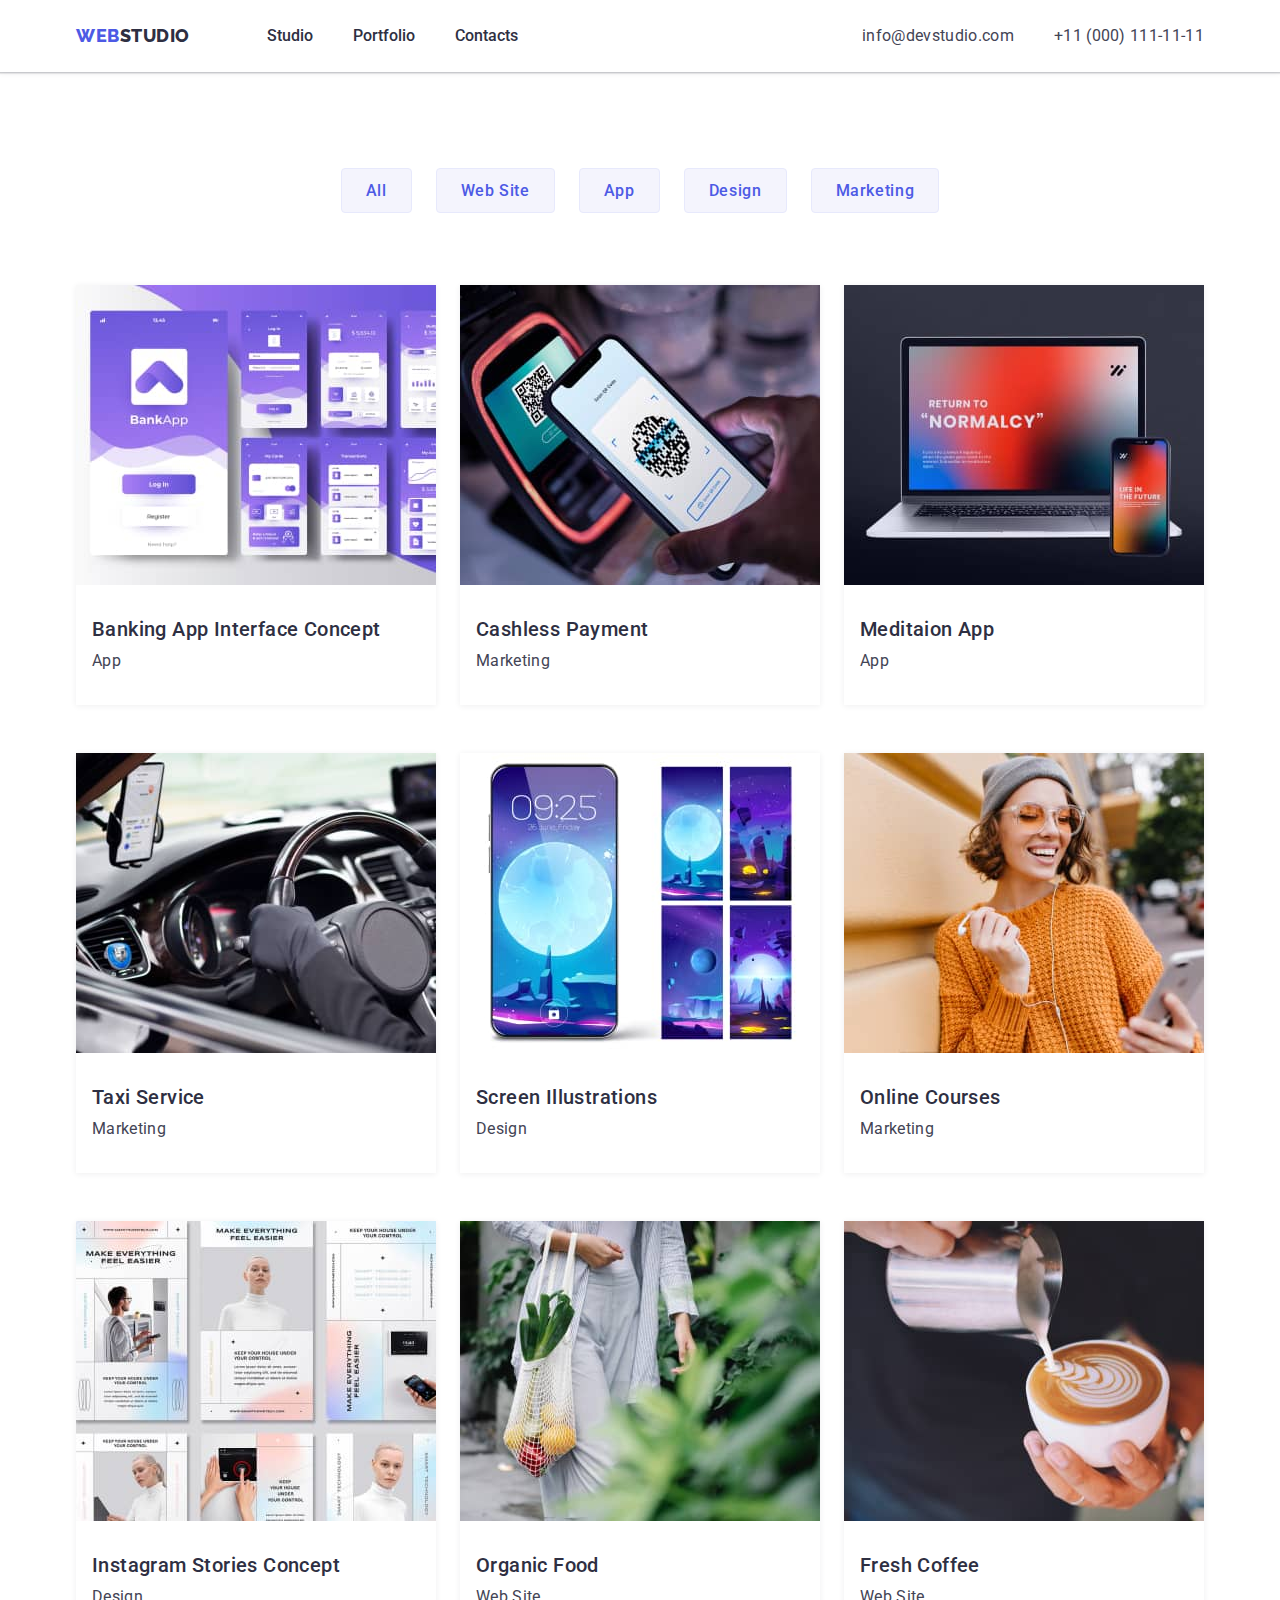
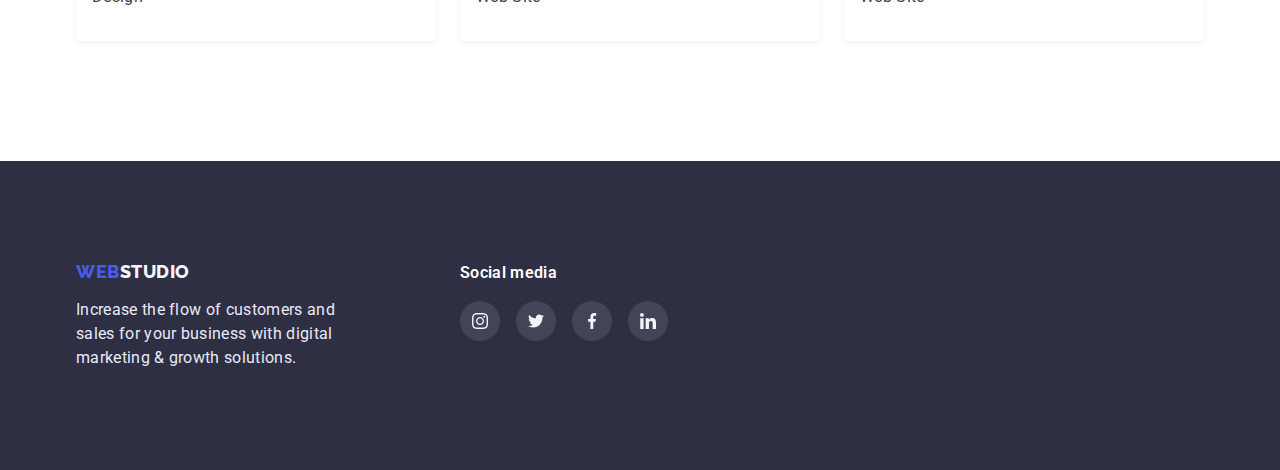
==== portfolio.html @ 79aa7c49 "Summary" ====
<!DOCTYPE html>
<html lang="en">
  <head>
    <meta charset="UTF-8">
    <meta http-equiv="X-UA-Compatible" content="IE=edge">
    <meta name="viewport" content="width=device-width, initial-scale=1.0">
    <title>Portfolio</title>
    <link
      href="https://fonts.googleapis.com/css2?family=Raleway:wght@700&family=Roboto:wght@400;500;700;900&display=swap"
      rel="stylesheet">
    <link
      rel="stylesheet"
      href="https://cdn.jsdelivr.net/npm/modern-normalize@1.1.0/modern-normalize.css">
    <link rel="stylesheet" href="css/styles.css">
  </head>
  <body class="body">
    <!-- хедер такий як у індекс -->
    <header class="page-header">
      <div class="container con-header">
        <nav class="page-nav con-header">
          <a class="logo link" href="./index.html"
            >WEB<span class="text-logo">STUDIO</span></a
          >
          <ul class="menu list">
            <li class="menu-item">
              <a class="menu-link link" href="./index.html">Studio</a>
            </li>
            <li class="menu-item">
              <a class="menu-link link" href="./portfolio.html">Portfolio</a>
            </li>
            <li class="menu-item">
              <a class="menu-link link" href="./Contacts">Contacts</a>
            </li>
          </ul>
        </nav>
        <ul class="menu-contacts list">
          <li class="menu-item">
            <a class="contact-mail link" href="mailto:info@devstudio.com"
              >info@devstudio.com</a
            >
          </li>
          <li class="menu-item">
            <a class="contact-phone link" href="tel:+110001111111"
              >+11 (000) 111-11-11</a
            >
          </li>
        </ul>
      </div>
    </header>

    <main class="content">
      <section class="section-portfolio">
        <div class="container">
          <!-- прихований заголовок -->
          <h1 class="hided">What We Do</h1>
          <!--фільтр робіт-->
          <ul class="filter-btn list">
            <li class="filter-btn-item">
              <button class="btn-filter" type="button">All</button>
            </li>
            <li class="filter-btn-item">
              <button class="btn-filter" type="button">Web Site</button>
            </li>
            <li class="filter-btn-item">
              <button class="btn-filter" type="button">App</button>
            </li>
            <li class="filter-btn-item">
              <button class="btn-filter" type="button">Design</button>
            </li>
            <li class="filter-btn-item">
              <button class="btn-filter" type="button">Marketing</button>
            </li>
          </ul>
          <ul class="list-works list">
            <li class="list-works-item">
              <a class="link" href="">
                <img
                  class="img"
                  src="./images/img11.jpg"
                  alt="Bank App screens">
                <div class="container-works-item">
                  <h2 class="title-list-works">
                    Banking App Interface Concept
                  </h2>
                  <p class="text-list-works">App</p>
                </div>
              </a>
            </li>
            <li class="list-works-item">
              <a class="link" href="">
                <img
                  class="img"
                  src="./images/img22.jpg"
                  alt="blue ground"
                  width="360">
                <div class="container-works-item">
                  <h2 class="title-list-works">Cashless Payment</h2>
                  <p class="text-list-works">Marketing</p>
                </div>
              </a>
            </li>
            <li class="list-works-item">
              <a class="link" href="">
                <img
                  class="img"
                  src="./images/img33.jpg"
                  alt="App for PC and Handy"
                  width="360">
                <div class="container-works-item">
                  <h2 class="title-list-works">Meditaion App</h2>
                  <p class="text-list-works">App</p>
                </div>
              </a>
            </li>
            <li class="list-works-item">
              <a class="link" href="">
                <img
                  class="img"
                  src="./images/img44.jpg"
                  alt="Car salon"
                  width="360">
                <div class="container-works-item">
                  <h2 class="title-list-works">Taxi Service</h2>
                  <p class="text-list-works">Marketing</p>
                </div>
              </a>
            </li>
            <li class="list-works-item">
              <a class="link" href="">
                <img
                  class="img"
                  src="./images/img55.jpg"
                  alt="Screenlocks"
                  width="360">
                <div class="container-works-item">
                  <h2 class="title-list-works">Screen Illustrations</h2>
                  <p class="text-list-works">Design</p>
                </div>
              </a>
            </li>
            <li class="list-works-item">
              <a class="link" href="">
                <img
                  class="img"
                  src="./images/img66.jpg"
                  alt="Girl listen music"
                  width="360">
                <div class="container-works-item">
                  <h2 class="title-list-works">Online Courses</h2>
                  <p class="text-list-works">Marketing</p>
                </div>
              </a>
            </li>
            <li class="list-works-item">
              <a class="link" href="">
                <img
                  class="img"
                  src="./images/img77.jpg"
                  alt="Design screens in App"
                  width="360">
                <div class="container-works-item">
                  <h2 class="title-list-works">Instagram Stories Concept</h2>
                  <p class="text-list-works">Design</p>
                </div>
              </a>
            </li>
            <li class="list-works-item">
              <a class="link" href="">
                <img
                  class="img"
                  src="./images/img88.jpg"
                  alt="Vegetables in a bag"
                  width="360">
                <div class="container-works-item">
                  <h2 class="title-list-works">Organic Food</h2>
                  <p class="text-list-works">Web Site</p>
                </div>
              </a>
            </li>
            <li class="list-works-item">
              <a class="link" href="">
                <img
                  class="img"
                  src="./images/img99.jpg"
                  alt="Making coffee"
                  width="360">
                <div class="container-works-item">
                  <h2 class="title-list-works">Fresh Coffee</h2>
                  <p class="text-list-works">Web Site</p>
                </div>
              </a>
            </li>
          </ul>
        </div>
      </section>
    </main>
    <!-- футер такий як у індекс -->
    <footer class="page-footer">
      <div class="footer-position container">
        <div class="footer-logo-container">
          <a class="logo-footer link" href="./index.html"
            >WEB<span class="text-logo-footer">STUDIO</span></a
          >
          <p class="text-footer">
            Increase the flow of customers and sales for your business with
            digital marketing & growth solutions.
          </p>
        </div>
        <div class="footer-social-media">
          <h3 class="footer-title">Social media</h3>
          <ul class="social-media-footer list">
            <li class="social-media-item">
              <a class="social-media-footer-link link" href="">
                <svg class="svg-social-media" width="16px" height="16px">
                  <use href="./images/symbol-defs.svg#icon-instagram"></use>
                </svg>
              </a>
            </li>
            <li class="social-media-item">
              <a class="social-media-footer-link link" href="">
                <svg class="svg-social-media" width="16px" height="16px">
                  <use href="./images/symbol-defs.svg#icon-twitter"></use>
                </svg>
              </a>
            </li>
            <li class="social-media-item">
              <a class="social-media-footer-link link" href="">
                <svg class="svg-social-media" width="16px" height="16px">
                  <use href="./images/symbol-defs.svg#icon-facebook"></use>
                </svg>
              </a>
            </li>
            <li class="social-media-item">
              <a class="social-media-footer-link link" href="">
                <svg class="svg-social-media" width="16px" height="16px">
                  <use href="./images/symbol-defs.svg#icon-linkedin"></use>
                </svg>
              </a>
            </li>
          </ul>
        </div>
      </div>
    </footer>
  </body>
</html>
---- css/styles.css ----
/* Утиліти */
:root {
--primary-brand : #4D5AE5;
--text-col : #434455;
--dark : #2E2F42;
--subtle-text : #8E8F99;
--accent : #E7E9FC;
--light : #F4F4FD;
--success : #31D0AA;
--pure-white : #FFFFFF;
}
body {
    font-family: 'Roboto', sans-serif;
    background-color: var(--pure-white);
    color: var(--text-col);
}

.list {
    list-style: none; 
}
.link {
    text-decoration: none;
}
h1,h2,h3,p,ul {
    margin: 0;
    padding: 0;
}
/* Хедер */
.page-header {
    background-color: var(--pure-white);
    box-shadow: 0px 2px 1px rgba(46, 47, 66, 0.08), 
    0px 1px 1px rgba(46, 47, 66, 0.16),
    0px 1px 6px rgba(46, 47, 66, 0.08);
}
.logo {
    margin-top: 24px;
    margin-right: 77px;
    margin-bottom: 24px;

    color: var(--primary-brand);

    font-family: 'Raleway';
    font-weight: 800;
    font-size: 18px;
    line-height: 1.33;
    display: flex;
    align-items: center;
    letter-spacing: 0.03em;
    text-transform: uppercase;
}
.text-logo {
    color: var(--dark);
}
.menu {
    display: flex;
}
.menu-link {
    padding-top: 24px;
    padding-bottom: 24px;
    
    font-weight: 500;
    font-size: 16px;
    line-height: 24px;
    letter-spacing: 1.5;
    color: var(--dark);
}
.menu-link:hover,
.menu-link:focus {
    color: var(--primary-brand);
}
.menu-item:not(:last-child) {
    margin-right: 40px;
}
/* .menu-item + .menu-item {
    margin-left: 20px;
} */
.menu-contacts {
    display: flex;
    margin-left: auto;
}
.menu-link:active {
    color: var(--primary-brand);
}
.contact-phone {
    padding-top: 24px;
    padding-bottom: 24px;
    
    font-size: 16px;
    line-height: 1.5;
    letter-spacing: 0.02em;
    color: var(--text-col);
}
.contact-phone:hover,
.contact-phone:focus {
    color: var(--primary-brand)
}
.contact-mail {
    margin-left: auto;
    padding-top: 24px;
    padding-bottom: 24px;

    font-size: 16px;
    line-height: 1.5;
    letter-spacing: 0.02em;
    color: var(--text-col);
}
.contact-mail:hover,
.contact-mail:focus {
    color: var(--primary-brand);
}
/* Контейнер, секції */
.container {
    width: 1158px;
    padding-left: 15px;
    padding-right: 15px;
    margin-right: auto;
    margin-left: auto;

    /* outline: 2px solid red; */
}
.con-header {
    display: flex;
    align-items: center;
}

.section {
    padding-bottom: 120px;
}
.section-work {
    padding-top: 120px;
    padding-bottom: 120px;
}
.section-app {
    padding-bottom: 120px;
}
.section-team {
    background-color: var(--light);
    padding-top: 120px;
    padding-bottom: 120px;
}
.section-customers {
    padding-top: 120px;
    padding-bottom: 120px;
}
/* Герой */

.hero {
    height: 603px;
    max-width: 1440px;
    margin-left: auto;
    margin-right: auto;
    padding-bottom: 192px;
    padding-top: 192px;
    background-image: linear-gradient(to right, rgba(46, 47, 66, 0.7), rgba(46, 47, 66, 0.7)),
    url(../images/hero.jpg);
    /* background-image: ; */

    background-color: var(--dark);
    
    background-repeat: no-repeat;
    background-position: center;
    background-size: cover;
    
  }
.hero-title {
    /* padding-top: 192px; */
    margin-bottom: 48px;

    color: var(--pure-white);
    font-weight: 500;
    font-size: 56px;
    line-height: 1.1;
    text-align: center;
    letter-spacing: 0.02em;
  }
  /* Кнопки */
.btn {
    display: block;
    margin: auto;
    min-width: 69px;
    border-radius: 4px;
    border: 1px solid transparent;
    padding: 16px 32px;

    color: var(--pure-white);
    font-family: 'Roboto', sans-serif;
    background-color: var(--primary-brand);
    font-weight: 500;
    font-size: 16px;
    line-height: 1.19;
    display: flex;
    align-items: center;
    letter-spacing: 0.04em;
    cursor: pointer;
    text-align: center;
}
.btn:hover,
.btn:focus {
    color: var(--pure-white);
    background-color: var(--primary-brand);
    border: 1px solid;
    border-color: var(--primary-brand);
    box-shadow: 0px 3px 1px rgba(0, 0, 0, 0.1),
    0px 2px 1px rgba(0, 0, 0, 0.08),
    0px 2px 2px rgba(0, 0, 0, 0.12);
}
.btn:active {
    background-color: var(--primary-brand);
    color: var(--pure-white);
}
.btn-filter {
    display: block;
    min-width: 69px;
    border-radius: 4px;
    border: 1px solid;
    border-color: var(--accent);
    padding: 12px 24px;

    color: var(--primary-brand);
    font-family: 'Roboto', sans-serif;
    background-color: var(--light);
    font-weight: 500;
    font-size: 16px;
    line-height: 1.19;
    display: flex;
    align-items: center;
    letter-spacing: 0.04em;
    cursor: pointer;
    text-align: center;  
}
.btn-filter:hover,
.btn-filter:focus {
    background-color: var(--primary-brand);
    color: var(--pure-white);
    border: 1px solid;
    border-color: var(--primary-brand);
    box-shadow: 0px 3px 1px rgba(0, 0, 0, 0.1),
    0px 2px 1px rgba(0, 0, 0, 0.08),
    0px 2px 2px rgba(0, 0, 0, 0.12);
}
.btn-filter:active {
    background-color: var(--primary-brand);
    color: var(--pure-white);
    box-shadow: 0px 3px 1px rgba(0, 0, 0, 0.1),
    0px 2px 1px rgba(0, 0, 0, 0.08),
    0px 2px 2px rgba(0, 0, 0, 0.12);
}
/* Контент */
.hided {
    position: absolute;
    width: 1px;
    height: 1px;
    margin: -1px;
    border: 0;
    padding: 0;
    white-space: nowrap;
    clip-path: inset(100%);
    clip: rect(0 0 0 0);
    overflow: hidden;
    /* так сказав ментор */
}
.secondary-title {
    margin-bottom: 72px;

    font-weight: 500;
    font-size: 36px;
    line-height: 1.33;
    text-align: center;
    letter-spacing: 0.02em;
    text-transform: capitalize;
    color: var(--dark);
}
.works-list {
    display: flex;
    justify-content: space-between;
}
.svg-works {
    display: flex;
    justify-content: center;
    align-items: center;
    content: "";
    width: 264px;
    height: 112px;
    border-radius: 4px;
    background-color: var(--light);
    margin-bottom: 8px;
}
.svg-works-list {
    width: 64px;
    height: 64px;
}
.apps-list {
    display: flex;
    justify-content: space-between;
}
.team-list {
    display: flex;
    justify-content: space-between;
}
.team-list-item {
    background-color: var(--pure-white);
    box-shadow: 0px 1px 6px rgba(46, 47, 66, 0.08),
    0px 1px 1px rgba(46, 47, 66, 0.16),
    0px 2px 1px rgba(46, 47, 66, 0.08);
    border-radius: 0px 0px 4px 4px;
}

.works-title {
    margin-bottom: 8px;

    font-weight: 500;
    font-size: 20px;
    line-height: 1.2;
    letter-spacing: 0.02em;
    color: var(--dark); 
}
.team-title {
    margin-bottom: 8px;

    font-weight: 500;
    font-size: 20px;
    line-height: 1.2;
    letter-spacing: 0.02em;
    text-align: center;
    color: var(--dark);
}
.text {
    font-size: 16px;
    line-height: 1.5;
    letter-spacing: 0.02em;
    color: var(--text-col);
}
.team-text {
    font-size: 16px;
    line-height: 1.5;
    text-align: center;
    letter-spacing: 0.02em;
    color: var(--text-col);
}
.container-our-team {
    padding-top: 32px;
    padding-bottom: 32px;
}

/* Футер */

.footer-position {
    display: flex;
    align-items: baseline;
}
.footer-logo-container {
    width: 264px;
    margin-right: 120px;
}

.page-footer {
    background-color: var(--dark);
    padding-top: 100px;
    padding-bottom: 100px;
}
.logo-footer {
    margin-bottom: 16px;

    font-family: 'Raleway';
    font-weight: 800;
    font-size: 18px;
    line-height: 1.17;
    display: flex;
    align-items: center;
    letter-spacing: 0.03em;
    text-transform: uppercase;
    color: var(--primary-brand);
}
.text-logo-footer {
    font-family: 'Raleway';
    font-weight: 800;
    font-size: 18px;
    line-height: 1.17;
    display: flex;
    align-items: center;
    letter-spacing: 0.03em;
    text-transform: uppercase;
    color: var(--light);
}
.text-footer {
    font-size: 16px;
    line-height: 1.5;
    letter-spacing: 0.02em;
    color: var(--accent);
}

/* Портфоліо */

.section-portfolio {
    padding-top: 96px;
    padding-bottom: 120px;
}

.filter-btn {
    display: flex;
    justify-content: center;
}
.filter-btn-item:not(:last-child) {
    margin-right: 24px;
}

.list-works {
    margin-top: 72px;
    display: flex;
    flex-wrap: wrap;
    row-gap: 48px;
    column-gap: 24px;
    flex-basis: calc((100% - 48px)/3);
}
.list-works-item {
    box-shadow: 0px 1px 6px 0px #2E2F4214;

    /* outline: 1px solid red; */
}
.list-works-item:hover, 
.list-works-item:focus {
    box-shadow: 0px 1px 6px rgba(46, 47, 66, 0.08),
    0px 1px 1px rgba(46, 47, 66, 0.16),
    0px 2px 1px rgba(46, 47, 66, 0.08);

}
/* .list-works-item:nth-child(3n) {
    margin-right: 0;
} */
.list-works-item:nth-last-child(-n+3) {
    margin-bottom: 0;
}
.img {
    display: block;
}
.img-app {
    display: block;
}
.title-list-works {
    margin-bottom: 8px;
    
    font-weight: 500;
    font-size: 20px;
    line-height: 1.2;
    letter-spacing: 0.02em;
    color: var(--dark);
}
.text-list-works {
    font-size: 16px;
    line-height: 1.5;
    letter-spacing: 0.02em;
    color: var(--text-col);
}
.container-works-item {
    padding: 32px 16px;
    /* box-shadow: 0px 1px 6px rgba(46, 47, 66, 0.08);
    border-bottom: 0.5px solid;
    border-right: 0.5px solid;
    border-left: 0.5px solid; */
    


    /* border-color: var(--light); */
    /* border: 0.5px solid #F4F4FD; */
}
.social-media {
    display: flex;
    text-align: center;
    justify-content: space-around;
    margin-top: 12px;
}
.social-media-link {
    display: flex;
    align-items: center;
    justify-content: center;
    width: 40px;
    height: 40px;
    background-color: var(--primary-brand);
    border-radius: 50%;
}
.svg-social-media {
    fill: var(--light);
}
.customers-list {
    display: flex;
    justify-content: space-between;
}
.customer-list-item {
    display: flex;
    justify-content: center;
    align-items: center;
}
.customer-list-link {
    display: flex;
    justify-content: center;
    align-items: center;
    width: 168px;
    height: 88px;
    color: var(--subtle-text);
    border: 1px solid;
    border-color: var(--subtle-text);
    border-radius: 4px;
}
.customer-list-link:hover,
.customer-list-link:focus {
    color: var(--primary-brand);
    border-color: var(--primary-brand);
}
.icon-customers {
    width: 104px;
    height: 56px;
    fill: currentColor;
}
.footer-social-media {
    width: 208px;
    height: 80px;
}
.footer-title {
margin-bottom: 16px;
font-weight: 600;
font-size: 16px;
line-height: 1.5;
letter-spacing: 0.02em;

color: var(--pure-white);
}
.social-media-footer {
    display: flex;
    text-align: center;
    justify-content: space-between;
}
.social-media-footer-link {
    display: flex;
    align-items: center;
    justify-content: center;
    width: 40px;
    height: 40px;
    background-color: var(--text-col);
    border-radius: 50%;
}
.social-media-footer-link:hover,
.social-media-footer-link:focus {
    background-color: var(--success);
}
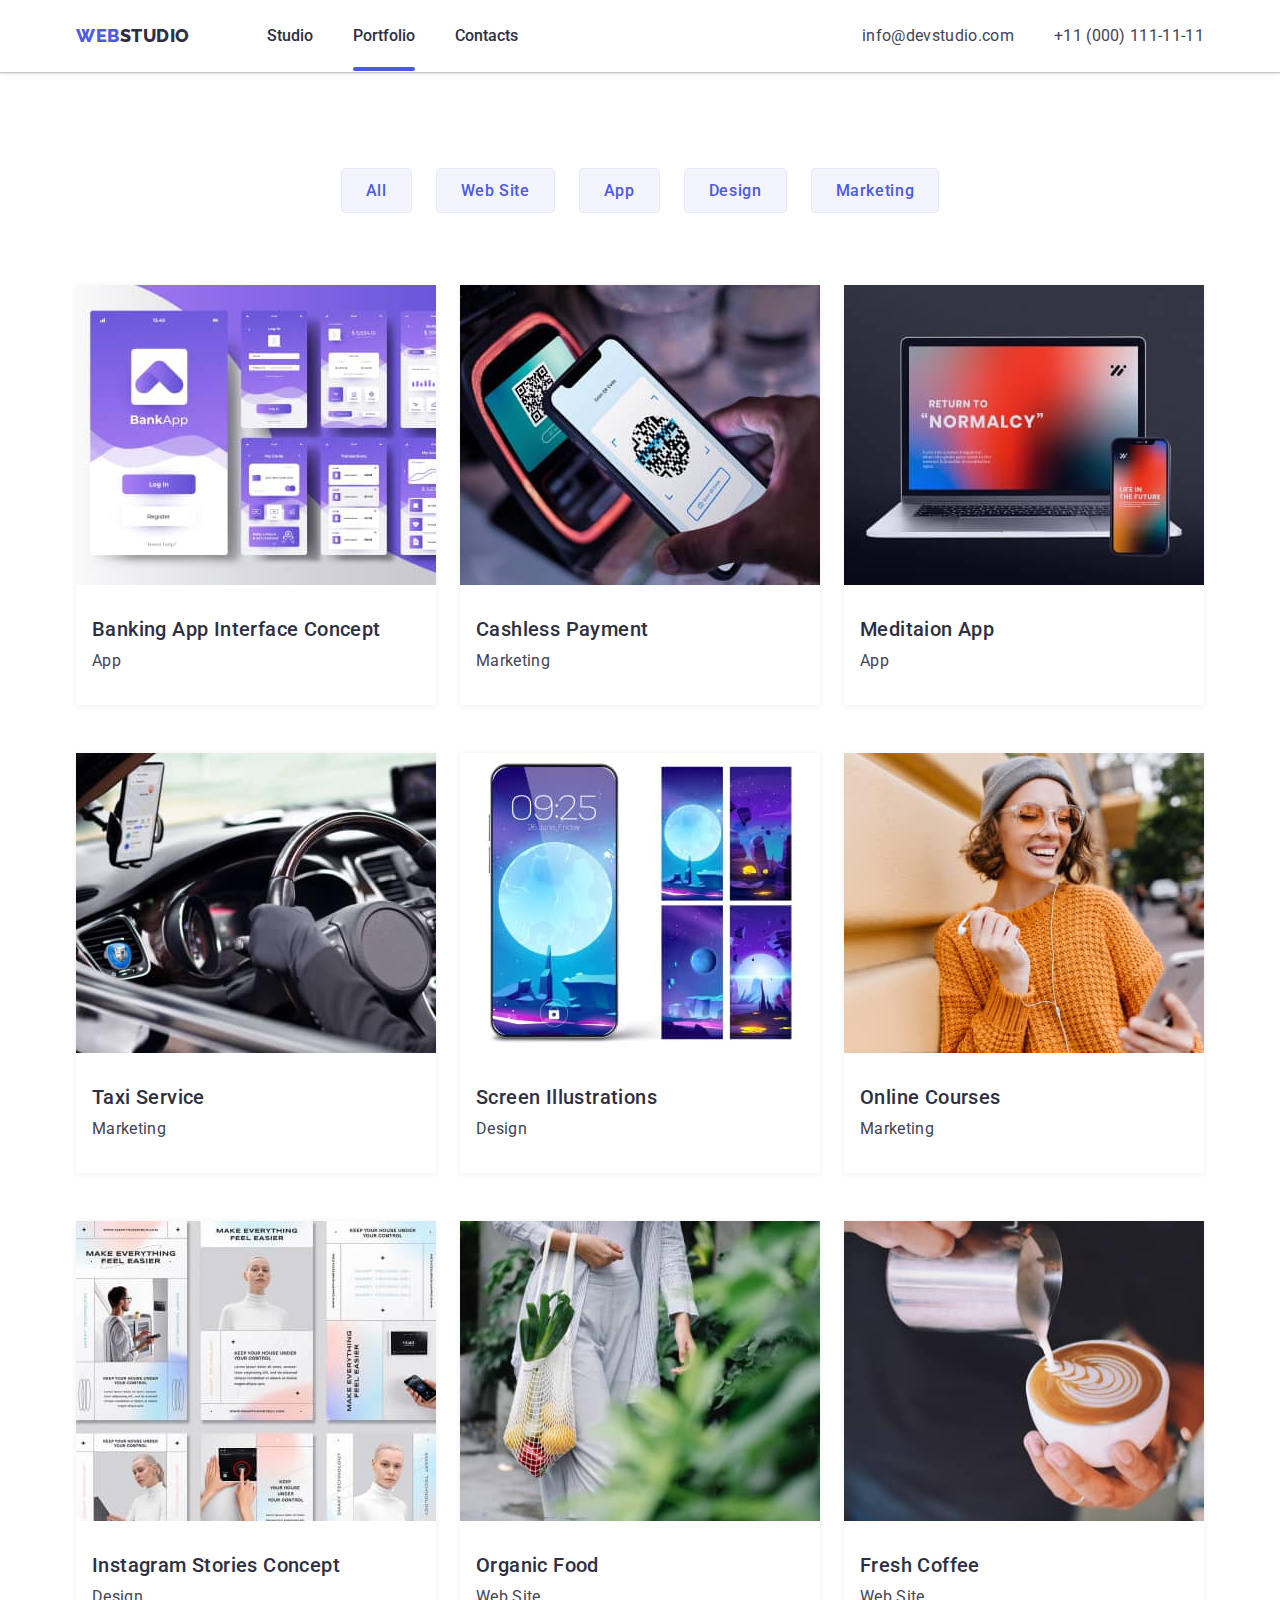
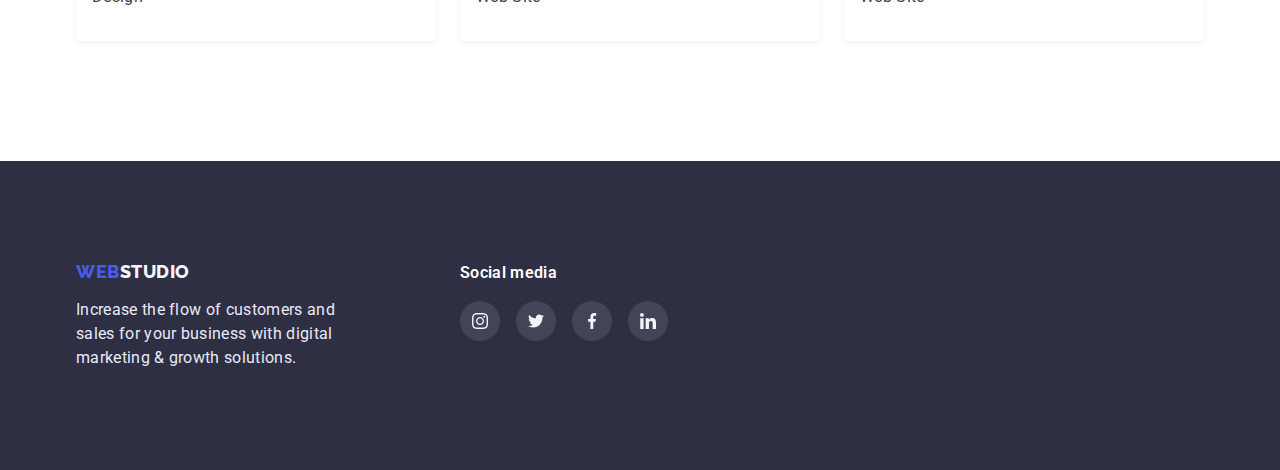
==== commit 2ca16dd3: "Summary" ====
--- a/portfolio.html
+++ b/portfolio.html
@@ -26,7 +26,7 @@
               <a class="menu-link link" href="./index.html">Studio</a>
             </li>
             <li class="menu-item">
-              <a class="menu-link link" href="./portfolio.html">Portfolio</a>
+              <a class="menu-link current link" href="./portfolio.html">Portfolio</a>
             </li>
             <li class="menu-item">
               <a class="menu-link link" href="./Contacts">Contacts</a>
@@ -52,7 +52,7 @@
       <section class="section-portfolio">
         <div class="container">
           <!-- прихований заголовок -->
-          <h1 class="hided">What We Do</h1>
+          <h1 class="is-hiden">What We Do</h1>
           <!--фільтр робіт-->
           <ul class="filter-btn list">
             <li class="filter-btn-item">
--- a/css/styles.css
+++ b/css/styles.css
@@ -8,6 +8,8 @@
 --light : #F4F4FD;
 --success : #31D0AA;
 --pure-white : #FFFFFF;
+
+--tras-t-fun : cubic-bezier(0.4, 0, 0.2, 1);
 }
 body {
     font-family: 'Roboto', sans-serif;
@@ -54,7 +56,15 @@
 .menu {
     display: flex;
 }
+.menu-item:not(:last-child) {
+    margin-right: 40px;
+}
+/* .menu-item + .menu-item {
+    margin-left: 20px;
+} */
+
 .menu-link {
+    position: relative;
     padding-top: 24px;
     padding-bottom: 24px;
     
@@ -63,23 +73,27 @@
     line-height: 24px;
     letter-spacing: 1.5;
     color: var(--dark);
+
+    transition: color 250ms var(--tras-t-fun);
 }
 .menu-link:hover,
 .menu-link:focus {
     color: var(--primary-brand);
 }
-.menu-item:not(:last-child) {
-    margin-right: 40px;
-}
-/* .menu-item + .menu-item {
-    margin-left: 20px;
-} */
+.current::after {
+    position: absolute;
+    left: 0;
+    bottom: -2.5px;
+    content: '';
+    display: block;
+    width: 100%;
+    height: 4px;
+    background-color: var(--primary-brand);
+    border-radius: 2px;
+}
 .menu-contacts {
     display: flex;
     margin-left: auto;
-}
-.menu-link:active {
-    color: var(--primary-brand);
 }
 .contact-phone {
     padding-top: 24px;
@@ -89,6 +103,8 @@
     line-height: 1.5;
     letter-spacing: 0.02em;
     color: var(--text-col);
+
+    transition: color 250ms var(--tras-t-fun);
 }
 .contact-phone:hover,
 .contact-phone:focus {
@@ -103,6 +119,8 @@
     line-height: 1.5;
     letter-spacing: 0.02em;
     color: var(--text-col);
+
+    transition: color 250ms var(--tras-t-fun);
 }
 .contact-mail:hover,
 .contact-mail:focus {
@@ -193,6 +211,8 @@
     letter-spacing: 0.04em;
     cursor: pointer;
     text-align: center;
+
+    transition: box-shadow 250ms var(--tras-t-fun);
 }
 .btn:hover,
 .btn:focus {
@@ -226,7 +246,9 @@
     align-items: center;
     letter-spacing: 0.04em;
     cursor: pointer;
-    text-align: center;  
+    text-align: center;
+
+    transition: color 250ms var(--tras-t-fun);  
 }
 .btn-filter:hover,
 .btn-filter:focus {
@@ -246,7 +268,7 @@
     0px 2px 2px rgba(0, 0, 0, 0.12);
 }
 /* Контент */
-.hided {
+.is-hiden {
     position: absolute;
     width: 1px;
     height: 1px;
@@ -415,6 +437,8 @@
 .list-works-item {
     box-shadow: 0px 1px 6px 0px #2E2F4214;
 
+    transition: box-shadow 250ms var(--tras-t-fun);
+
     /* outline: 1px solid red; */
 }
 .list-works-item:hover, 
@@ -500,6 +524,8 @@
     border: 1px solid;
     border-color: var(--subtle-text);
     border-radius: 4px;
+
+    transition: color 250ms var(--tras-t-fun);
 }
 .customer-list-link:hover,
 .customer-list-link:focus {
@@ -537,6 +563,8 @@
     height: 40px;
     background-color: var(--text-col);
     border-radius: 50%;
+
+    transition: background-color 250ms var(--tras-t-fun);
 }
 .social-media-footer-link:hover,
 .social-media-footer-link:focus {
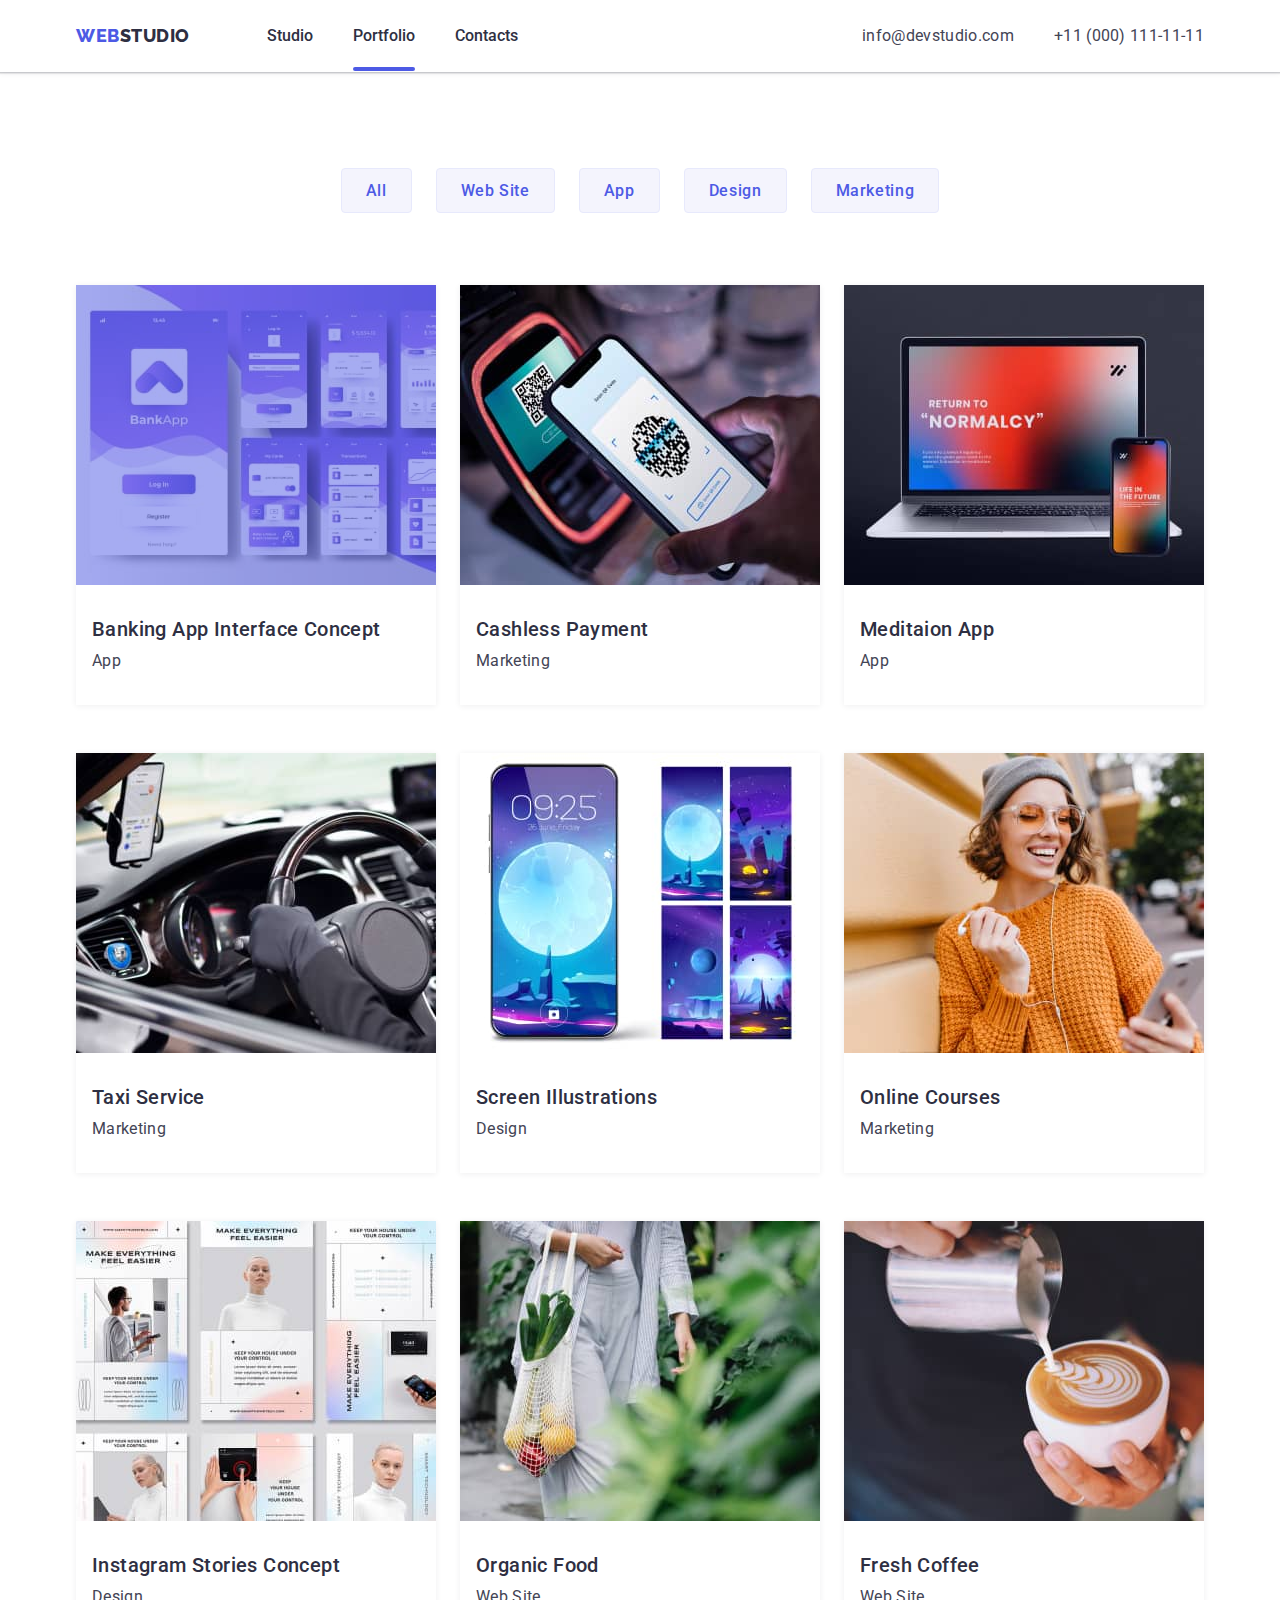
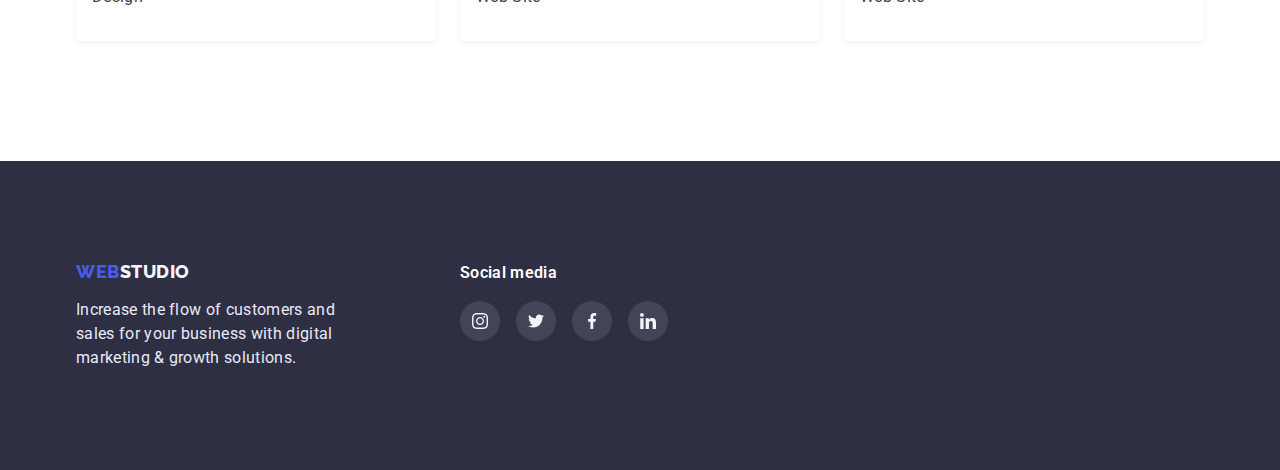
==== commit 745cd77f: "Summary" ====
--- a/portfolio.html
+++ b/portfolio.html
@@ -52,7 +52,7 @@
       <section class="section-portfolio">
         <div class="container">
           <!-- прихований заголовок -->
-          <h1 class="is-hiden">What We Do</h1>
+          <h1 class="hidden">What We Do</h1>
           <!--фільтр робіт-->
           <ul class="filter-btn list">
             <li class="filter-btn-item">
@@ -74,10 +74,12 @@
           <ul class="list-works list">
             <li class="list-works-item">
               <a class="link" href="">
+                <div class="thumb">
                 <img
                   class="img"
                   src="./images/img11.jpg"
                   alt="Bank App screens">
+                </div>
                 <div class="container-works-item">
                   <h2 class="title-list-works">
                     Banking App Interface Concept
--- a/css/styles.css
+++ b/css/styles.css
@@ -268,7 +268,7 @@
     0px 2px 2px rgba(0, 0, 0, 0.12);
 }
 /* Контент */
-.is-hiden {
+.hidden {
     position: absolute;
     width: 1px;
     height: 1px;
@@ -454,6 +454,23 @@
 .list-works-item:nth-last-child(-n+3) {
     margin-bottom: 0;
 }
+.thumb {
+    position: relative;
+}
+.thumb::before {
+    position: absolute;
+    display: inline-block;
+    content: '';
+    top: 0;
+    left: 0;
+    width: 100%;
+    height: 100%;
+    background-color: #4D5AE5;
+    opacity: 0.5;
+}
+.thumb:hover::before {
+    opacity: 1;
+}
 .img {
     display: block;
 }
@@ -570,3 +587,57 @@
 .social-media-footer-link:focus {
     background-color: var(--success);
 }
+/* Modal window */
+
+.backdrop {
+    position: fixed;
+    top: 0;
+    left: 0;
+    width: 100%;
+    height: 100%;
+    background: rgba(46, 47, 66, 0.4);
+    /* background-color: #8E8F99; */
+}
+.backdrop.is-hidden {
+    /* visibility: 0; */
+    opacity: 0;
+    pointer-events: none;
+}
+.modal {
+    position: absolute;
+    top: 50%;
+    left: 50%;
+    transform: translate(-50%, -50%);
+
+    width: 408px;
+    height: 576px;
+    background: #FCFCFC;
+    box-shadow: 0px 1px 1px rgba(0, 0, 0, 0.14),
+    0px 1px 3px rgba(0, 0, 0, 0.12),
+    0px 2px 1px rgba(0, 0, 0, 0.2);
+    border-radius: 4px;
+}
+.modal-btn {
+    margin-left: 360px;
+    margin-top: 24px;
+    margin-right: 24px;
+    display: flex;
+    align-items: center;
+    justify-content: center;
+    width: 24px;
+    height: 24px;
+    background-color: var(--accent);
+    border: 2px solid var(--accent);
+    border-radius: 50%;
+    box-shadow: 0px 1px 6px rgba(46, 47, 66, 0.08), 0px 1px 1px rgba(46, 47, 66, 0.16), 0px 2px 1px rgba(46, 47, 66, 0.08);
+}
+.modal-btn:active {
+    background-color: var(--accent);
+    border-color: var(--subtle-text);
+    box-shadow: none;
+}
+.modalsvg {
+    background-size: contain;
+    background-repeat: no-repeat;
+    background-position: center;
+}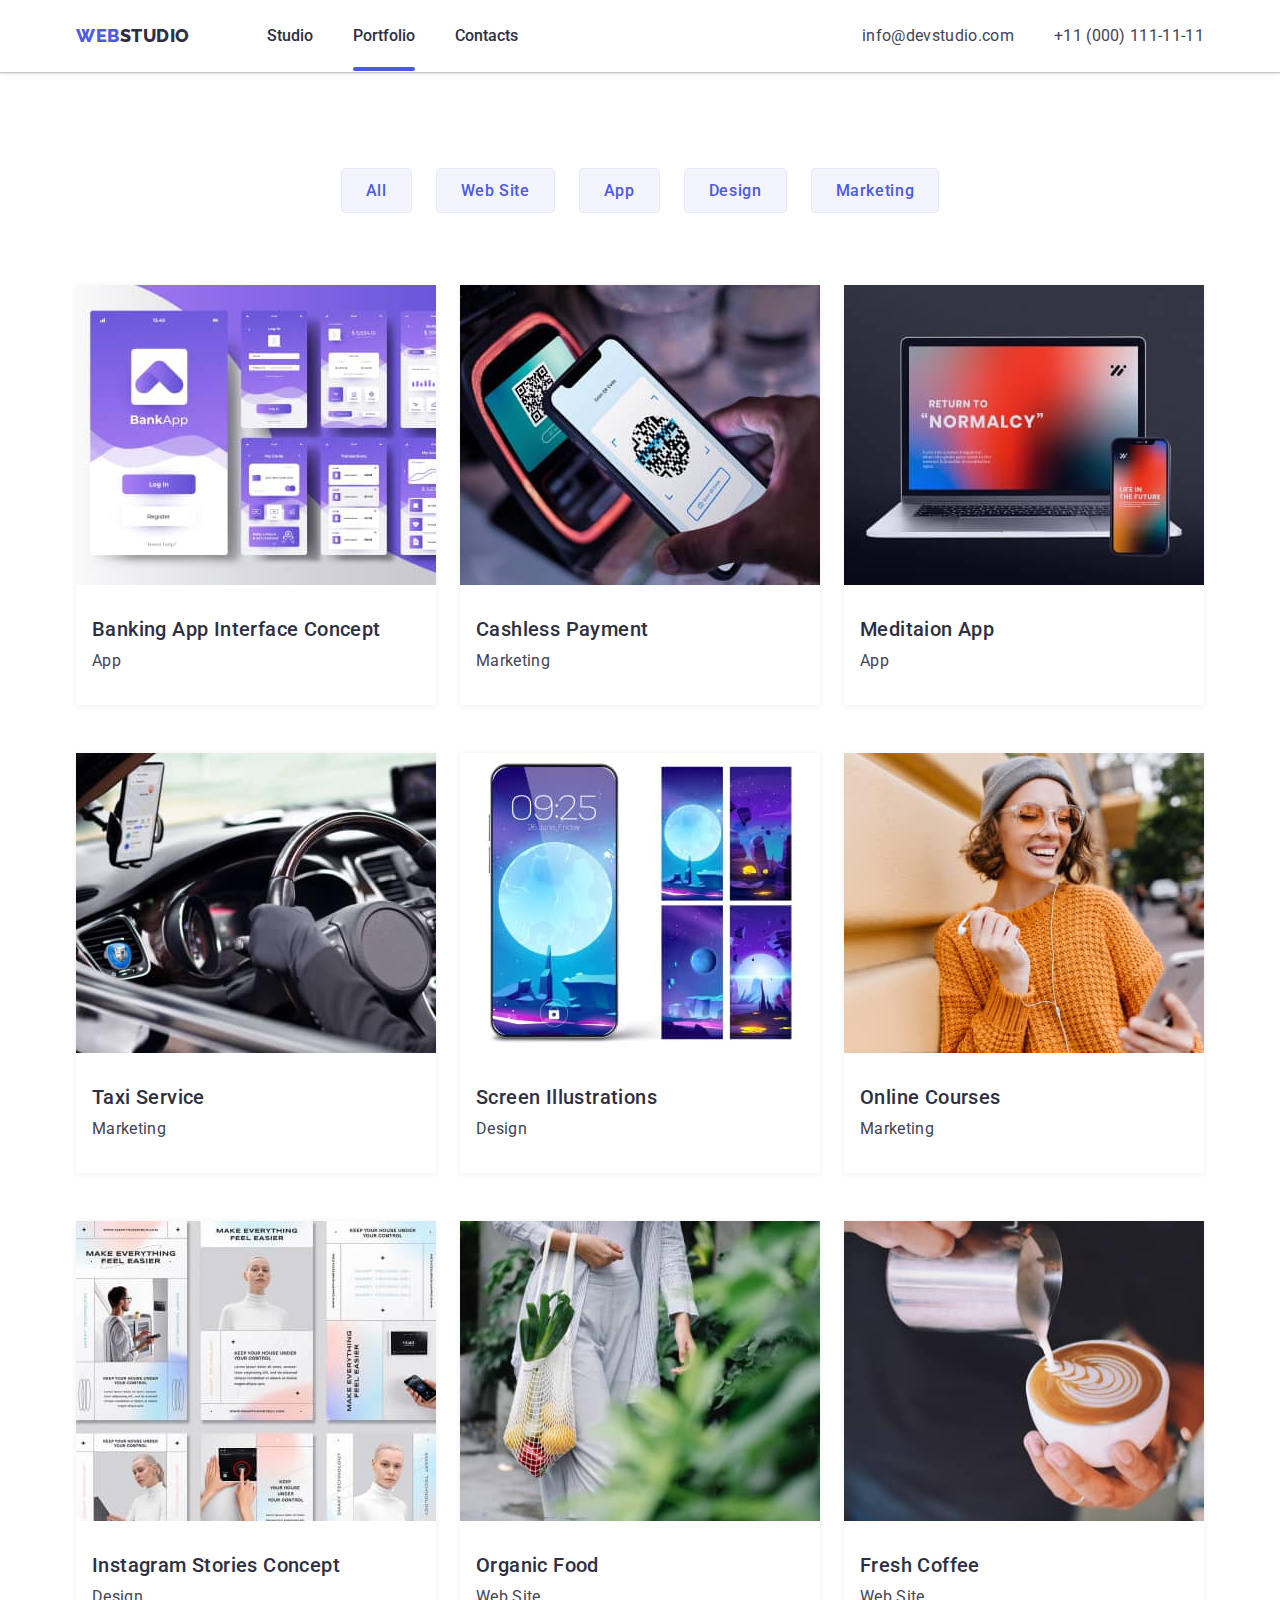
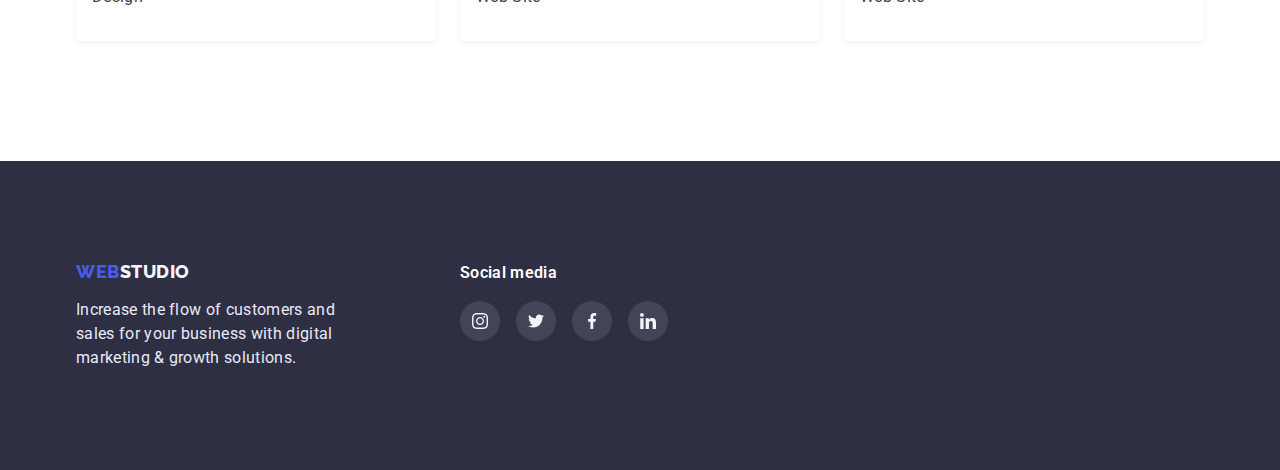
==== commit 1c6cdd32: "Summary" ====
--- a/portfolio.html
+++ b/portfolio.html
@@ -73,12 +73,15 @@
           </ul>
           <ul class="list-works list">
             <li class="list-works-item">
-              <a class="link" href="">
-                <div class="thumb">
+              <a class="list-works-link link" href="">
+                <div class="overlay"> 
                 <img
                   class="img"
                   src="./images/img11.jpg"
                   alt="Bank App screens">
+                  <p class="text-overlay">14 Stylish and User-Friendly App Design Concepts ·
+                     Task Manager App · Calorie Tracker App · Exotic Fruit Ecommerce App ·
+                      Cloud Storage App</p>
                 </div>
                 <div class="container-works-item">
                   <h2 class="title-list-works">
@@ -89,12 +92,17 @@
               </a>
             </li>
             <li class="list-works-item">
-              <a class="link" href="">
+              <a class="list-works-link link" href="">
+                <div class="overlay">
                 <img
                   class="img"
                   src="./images/img22.jpg"
                   alt="blue ground"
                   width="360">
+                  <p class="text-overlay">14 Stylish and User-Friendly App Design Concepts ·
+                    Task Manager App · Calorie Tracker App · Exotic Fruit Ecommerce App ·
+                     Cloud Storage App</p>
+               </div>
                 <div class="container-works-item">
                   <h2 class="title-list-works">Cashless Payment</h2>
                   <p class="text-list-works">Marketing</p>
@@ -102,12 +110,17 @@
               </a>
             </li>
             <li class="list-works-item">
-              <a class="link" href="">
+              <a class="list-works-link link" href="">
+                <div class="overlay">
                 <img
                   class="img"
                   src="./images/img33.jpg"
                   alt="App for PC and Handy"
                   width="360">
+                  <p class="text-overlay">14 Stylish and User-Friendly App Design Concepts ·
+                    Task Manager App · Calorie Tracker App · Exotic Fruit Ecommerce App ·
+                     Cloud Storage App</p>
+               </div>
                 <div class="container-works-item">
                   <h2 class="title-list-works">Meditaion App</h2>
                   <p class="text-list-works">App</p>
@@ -115,12 +128,17 @@
               </a>
             </li>
             <li class="list-works-item">
-              <a class="link" href="">
+              <a class="list-works-link link" href="">
+                <div class="overlay">
                 <img
                   class="img"
                   src="./images/img44.jpg"
                   alt="Car salon"
                   width="360">
+                  <p class="text-overlay">14 Stylish and User-Friendly App Design Concepts ·
+                    Task Manager App · Calorie Tracker App · Exotic Fruit Ecommerce App ·
+                     Cloud Storage App</p>
+               </div>
                 <div class="container-works-item">
                   <h2 class="title-list-works">Taxi Service</h2>
                   <p class="text-list-works">Marketing</p>
@@ -128,12 +146,17 @@
               </a>
             </li>
             <li class="list-works-item">
-              <a class="link" href="">
+              <a class="list-works-link link" href="">
+                <div class="overlay">
                 <img
                   class="img"
                   src="./images/img55.jpg"
                   alt="Screenlocks"
                   width="360">
+                  <p class="text-overlay">14 Stylish and User-Friendly App Design Concepts ·
+                    Task Manager App · Calorie Tracker App · Exotic Fruit Ecommerce App ·
+                     Cloud Storage App</p>
+               </div>
                 <div class="container-works-item">
                   <h2 class="title-list-works">Screen Illustrations</h2>
                   <p class="text-list-works">Design</p>
@@ -141,12 +164,17 @@
               </a>
             </li>
             <li class="list-works-item">
-              <a class="link" href="">
+              <a class="list-works-link link" href="">
+                <div class="overlay">
                 <img
                   class="img"
                   src="./images/img66.jpg"
                   alt="Girl listen music"
                   width="360">
+                  <p class="text-overlay">14 Stylish and User-Friendly App Design Concepts ·
+                    Task Manager App · Calorie Tracker App · Exotic Fruit Ecommerce App ·
+                     Cloud Storage App</p>
+               </div>
                 <div class="container-works-item">
                   <h2 class="title-list-works">Online Courses</h2>
                   <p class="text-list-works">Marketing</p>
@@ -154,12 +182,17 @@
               </a>
             </li>
             <li class="list-works-item">
-              <a class="link" href="">
+              <a class="list-works-link link" href="">
+                <div class="overlay">
                 <img
                   class="img"
                   src="./images/img77.jpg"
                   alt="Design screens in App"
                   width="360">
+                  <p class="text-overlay">14 Stylish and User-Friendly App Design Concepts ·
+                    Task Manager App · Calorie Tracker App · Exotic Fruit Ecommerce App ·
+                     Cloud Storage App</p>
+               </div>
                 <div class="container-works-item">
                   <h2 class="title-list-works">Instagram Stories Concept</h2>
                   <p class="text-list-works">Design</p>
@@ -167,12 +200,17 @@
               </a>
             </li>
             <li class="list-works-item">
-              <a class="link" href="">
+              <a class="list-works-link link" href="">
+                <div class="overlay">
                 <img
                   class="img"
                   src="./images/img88.jpg"
                   alt="Vegetables in a bag"
                   width="360">
+                  <p class="text-overlay">14 Stylish and User-Friendly App Design Concepts ·
+                    Task Manager App · Calorie Tracker App · Exotic Fruit Ecommerce App ·
+                     Cloud Storage App</p>
+               </div>
                 <div class="container-works-item">
                   <h2 class="title-list-works">Organic Food</h2>
                   <p class="text-list-works">Web Site</p>
@@ -180,12 +218,17 @@
               </a>
             </li>
             <li class="list-works-item">
-              <a class="link" href="">
+              <a class="list-works-link link" href="">
+                <div class="overlay">
                 <img
                   class="img"
                   src="./images/img99.jpg"
                   alt="Making coffee"
                   width="360">
+                  <p class="text-overlay">14 Stylish and User-Friendly App Design Concepts ·
+                    Task Manager App · Calorie Tracker App · Exotic Fruit Ecommerce App ·
+                     Cloud Storage App</p>
+               </div>
                 <div class="container-works-item">
                   <h2 class="title-list-works">Fresh Coffee</h2>
                   <p class="text-list-works">Web Site</p>
--- a/css/styles.css
+++ b/css/styles.css
@@ -454,21 +454,30 @@
 .list-works-item:nth-last-child(-n+3) {
     margin-bottom: 0;
 }
-.thumb {
+.overlay {
     position: relative;
-}
-.thumb::before {
+    overflow: hidden;
+
+}
+.text-overlay {
     position: absolute;
-    display: inline-block;
-    content: '';
-    top: 0;
-    left: 0;
     width: 100%;
     height: 100%;
-    background-color: #4D5AE5;
-    opacity: 0.5;
-}
-.thumb:hover::before {
+    padding: 40px 32px;
+
+    font-weight: 400;
+    font-size: 16px;
+    line-height: 1.5;
+    letter-spacing: 0.02em;
+    color: var(--light);
+    background-color: var(--primary-brand);
+
+    transition: opacity, transform, 250ms var(--tras-t-fun);
+    overflow: hidden;
+}
+.list-works-link:hover .text-overlay,
+.list-works-link:focus .text-overlay {
+    transform: translateY(-100%);
     opacity: 1;
 }
 .img {
@@ -596,12 +605,11 @@
     width: 100%;
     height: 100%;
     background: rgba(46, 47, 66, 0.4);
-    /* background-color: #8E8F99; */
 }
 .backdrop.is-hidden {
-    /* visibility: 0; */
+    visibility: 0;
     opacity: 0;
-    pointer-events: none;
+    pointer-events: none;  
 }
 .modal {
     position: absolute;
@@ -609,8 +617,8 @@
     left: 50%;
     transform: translate(-50%, -50%);
 
-    width: 408px;
-    height: 576px;
+    min-width: 408px;
+    min-height: 576px;
     background: #FCFCFC;
     box-shadow: 0px 1px 1px rgba(0, 0, 0, 0.14),
     0px 1px 3px rgba(0, 0, 0, 0.12),
